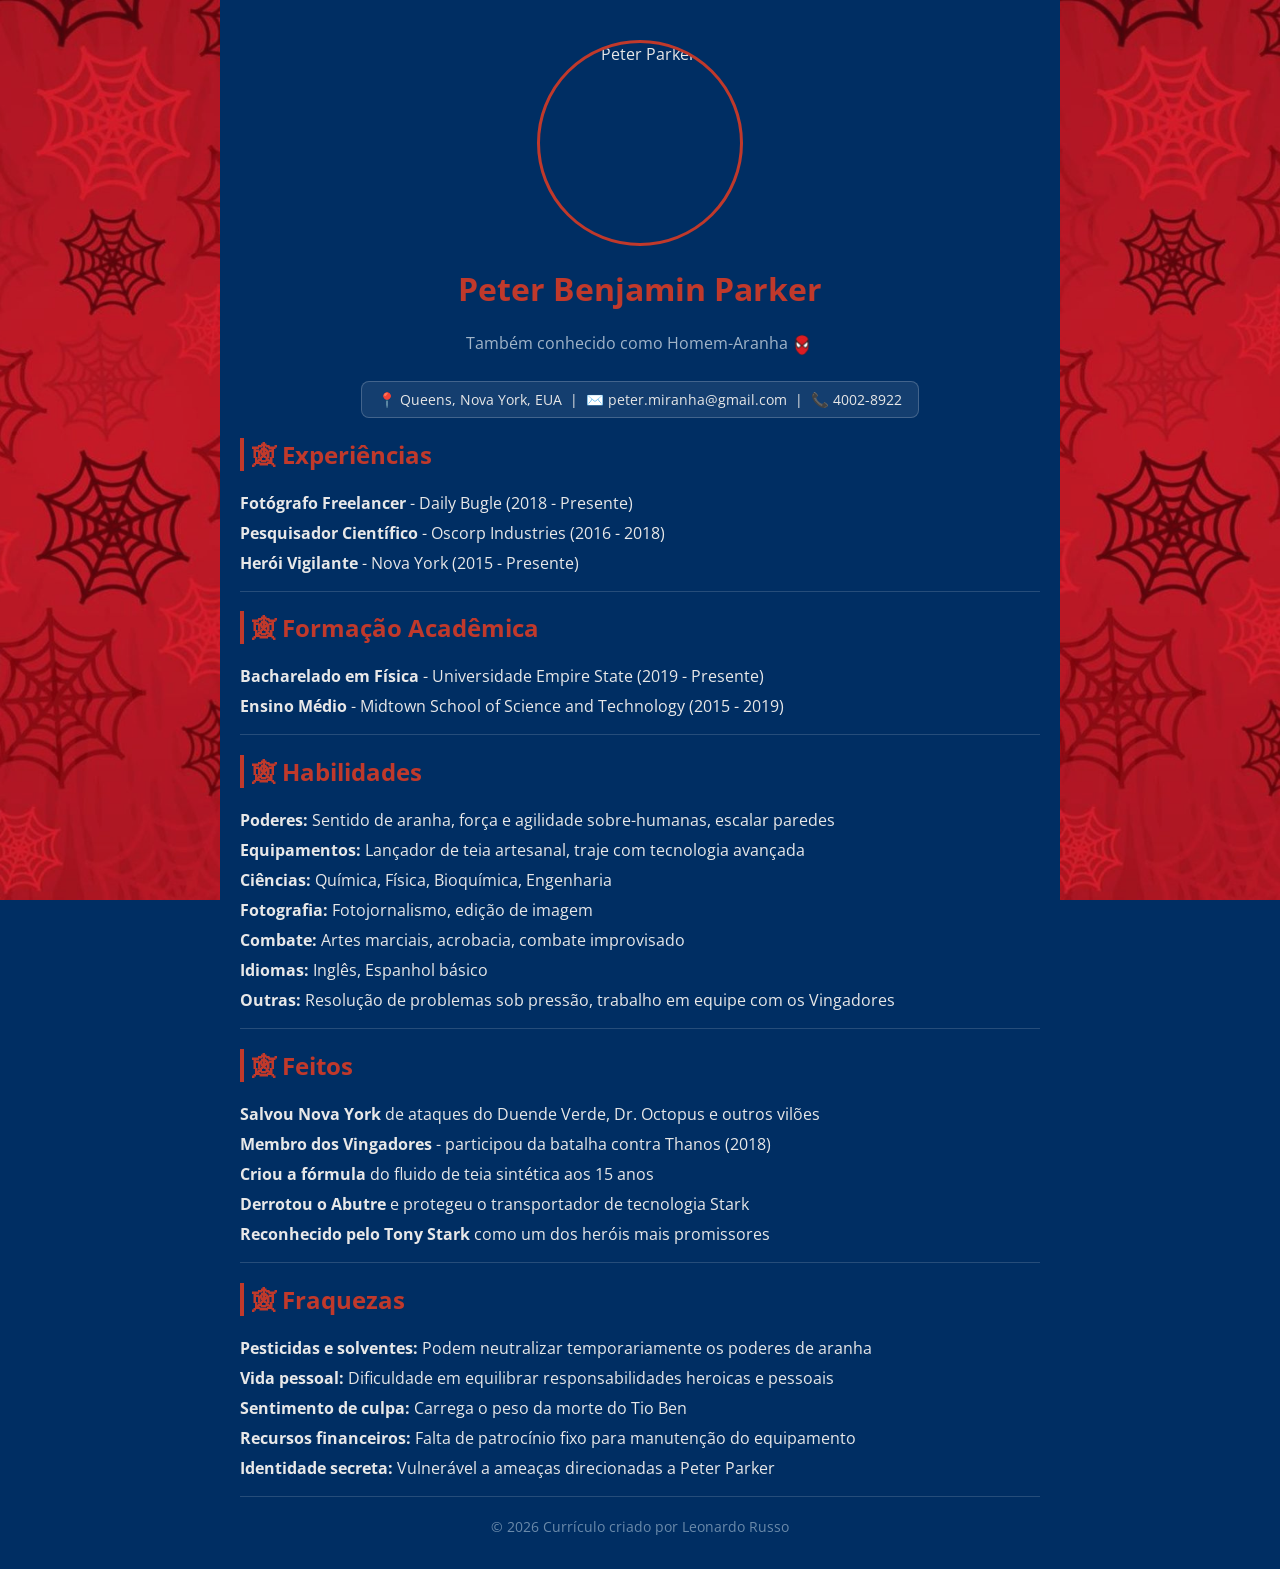
==== cv-homem-aranha/curriculo.html @ cfbf5055 "feat: adiciona curriculo do Homem-Aranha com imagens locais e tema escuro" ====
<!DOCTYPE html>
<html lang="pt-br">

<head>
    <meta charset="UTF-8">
    <meta name="viewport" content="width=device-width, initial-scale=1.0">
    <title>Currículo Peter Parker</title>
    <link rel="icon" type="image/png" href="imagens/miranha.png">
    <link href="https://fonts.googleapis.com/css2?family=Open+Sans:wght@400;600&display=swap" rel="stylesheet">
    <style>
        body {
            font-family: 'Open Sans', sans-serif;
            background-color: #002E63;
            margin: 0;
            padding: 20px;
            color: #e8e8e8;
        }

        ul {
            list-style: none;
            padding: 0;
        }

        .informacoes-pessoais > img {
            border-radius: 50%;
            margin-top: 20px;
            border: 3px solid #c0392b;
            display: block;
            margin-left: auto;
            margin-right: auto;
        }

        .informacoes-pessoais {
            text-align: center;
        }

        .informacoes-pessoais-detalhes {
            display: inline-block;
            text-align: left;
            margin-top: 10px;
            margin-left: 50px;
        }

        .topicos-principais {
            display: block;
            text-align: left;
            max-width: 800px;
            margin: 20px auto;
        }

        .topicos-principais h2 {
            color: #c0392b;
            border-left: 4px solid #c0392b;
            padding-left: 8px;
        }

        .topicos-principais hr {
            border: none;
            border-top: 1px solid rgba(255, 255, 255, 0.15);
            margin: 14px 0;
        }

        .topicos-principais ul li {
            margin-bottom: 6px;
            line-height: 1.5;
        }

        .topicos-principais ul li:hover {
            color: #c0392b;
            transition: color 0.2s;
        }

        .informacoes-pessoais h1 {
            color: #c0392b;
        }

        .informacoes-pessoais h3 {
            font-weight: normal;
            color: #a0b4c8;
            font-size: 1rem;
        }

        .informacoes-pessoais .contatos-info {
            display: inline-block;
            background-color: rgba(255, 255, 255, 0.08);
            border: 1px solid rgba(255, 255, 255, 0.2);
            border-radius: 8px;
            padding: 8px 16px;
            margin-top: 8px;
            font-size: 0.9rem;
            color: #e8e8e8;
        }

        footer p {
            color: #6a8aaa;
            font-size: 0.85rem;
        }

        .spiderman-lateral {
            position: fixed;
            top: 0;
            height: 100vh;
            width: 220px;
            opacity: 0.9;
            object-fit: cover;
            z-index: -1;
        }

        .spiderman-esquerda {
            left: 0;
        }

        .spiderman-direita {
            right: 0;
        }
    </style>
</head>

<body>
    <img src="imagens/spiderman.jpeg" alt="Homem-Aranha" class="spiderman-lateral spiderman-esquerda">
    <img src="imagens/spiderman.jpeg" alt="Homem-Aranha" class="spiderman-lateral spiderman-direita">
    <main>
        <div class="informacoes-pessoais">
            <img src="https://media1.tenor.com/m/ASqf9UFYc8UAAAAC/sad-lonely.gif" alt="Peter Parker" height="200px"
                width="200px">
            <h1>Peter Benjamin Parker</h1>
            <h3>Também conhecido como Homem-Aranha <img src="imagens/miranha.png" alt="Homem-Aranha" height="24px" style="display: inline; vertical-align: middle; margin-left: -2px; border-radius: 0; margin-top: 0; border: none;"></h3>
            <div class="contatos-info">
                📍 Queens, Nova York, EUA &nbsp;|&nbsp; ✉️ peter.miranha@gmail.com &nbsp;|&nbsp; 📞 4002-8922
            </div>
        </div>
        <div class="topicos-principais">
            <h2>🕸 Experiências</h2>
            <ul>
                <li><strong>Fotógrafo Freelancer</strong> - Daily Bugle (2018 - Presente)</li>
                <li><strong>Pesquisador Científico</strong> - Oscorp Industries (2016 - 2018)</li>
                <li><strong>Herói Vigilante</strong> - Nova York (2015 - Presente)</li>
            </ul>
            <hr>
            <h2>🕸 Formação Acadêmica</h2>
            <ul>
                <li><strong>Bacharelado em Física</strong> - Universidade Empire State (2019 - Presente)</li>
                <li><strong>Ensino Médio</strong> - Midtown School of Science and Technology (2015 - 2019)</li>
            </ul>
            <hr>

            <h2>🕸 Habilidades</h2>
            <ul>
                <li><strong>Poderes:</strong> Sentido de aranha, força e agilidade sobre-humanas, escalar paredes</li>
                <li><strong>Equipamentos:</strong> Lançador de teia artesanal, traje com tecnologia avançada</li>
                <li><strong>Ciências:</strong> Química, Física, Bioquímica, Engenharia</li>
                <li><strong>Fotografia:</strong> Fotojornalismo, edição de imagem</li>
                <li><strong>Combate:</strong> Artes marciais, acrobacia, combate improvisado</li>
                <li><strong>Idiomas:</strong> Inglês, Espanhol básico</li>
                <li><strong>Outras:</strong> Resolução de problemas sob pressão, trabalho em equipe com os Vingadores</li>
            </ul>
            <hr>

            <h2>🕸 Feitos</h2>
            <ul>
                <li><strong>Salvou Nova York</strong> de ataques do Duende Verde, Dr. Octopus e outros vilões</li>
                <li><strong>Membro dos Vingadores</strong> - participou da batalha contra Thanos (2018)</li>
                <li><strong>Criou a fórmula</strong> do fluido de teia sintética aos 15 anos</li>
                <li><strong>Derrotou o Abutre</strong> e protegeu o transportador de tecnologia Stark</li>
                <li><strong>Reconhecido pelo Tony Stark</strong> como um dos heróis mais promissores</li>
            </ul>
            <hr>

            <h2>🕸 Fraquezas</h2>
            <ul>
                <li><strong>Pesticidas e solventes:</strong> Podem neutralizar temporariamente os poderes de aranha</li>
                <li><strong>Vida pessoal:</strong> Dificuldade em equilibrar responsabilidades heroicas e pessoais</li>
                <li><strong>Sentimento de culpa:</strong> Carrega o peso da morte do Tio Ben</li>
                <li><strong>Recursos financeiros:</strong> Falta de patrocínio fixo para manutenção do equipamento</li>
                <li><strong>Identidade secreta:</strong> Vulnerável a ameaças direcionadas a Peter Parker</li>
            </ul>
            <hr>
        </div>
    </main>
    <footer>
        <p style="text-align: center;">&copy; 2026 Currículo criado por Leonardo Russo</p>
    </footer>
</body>

</html>
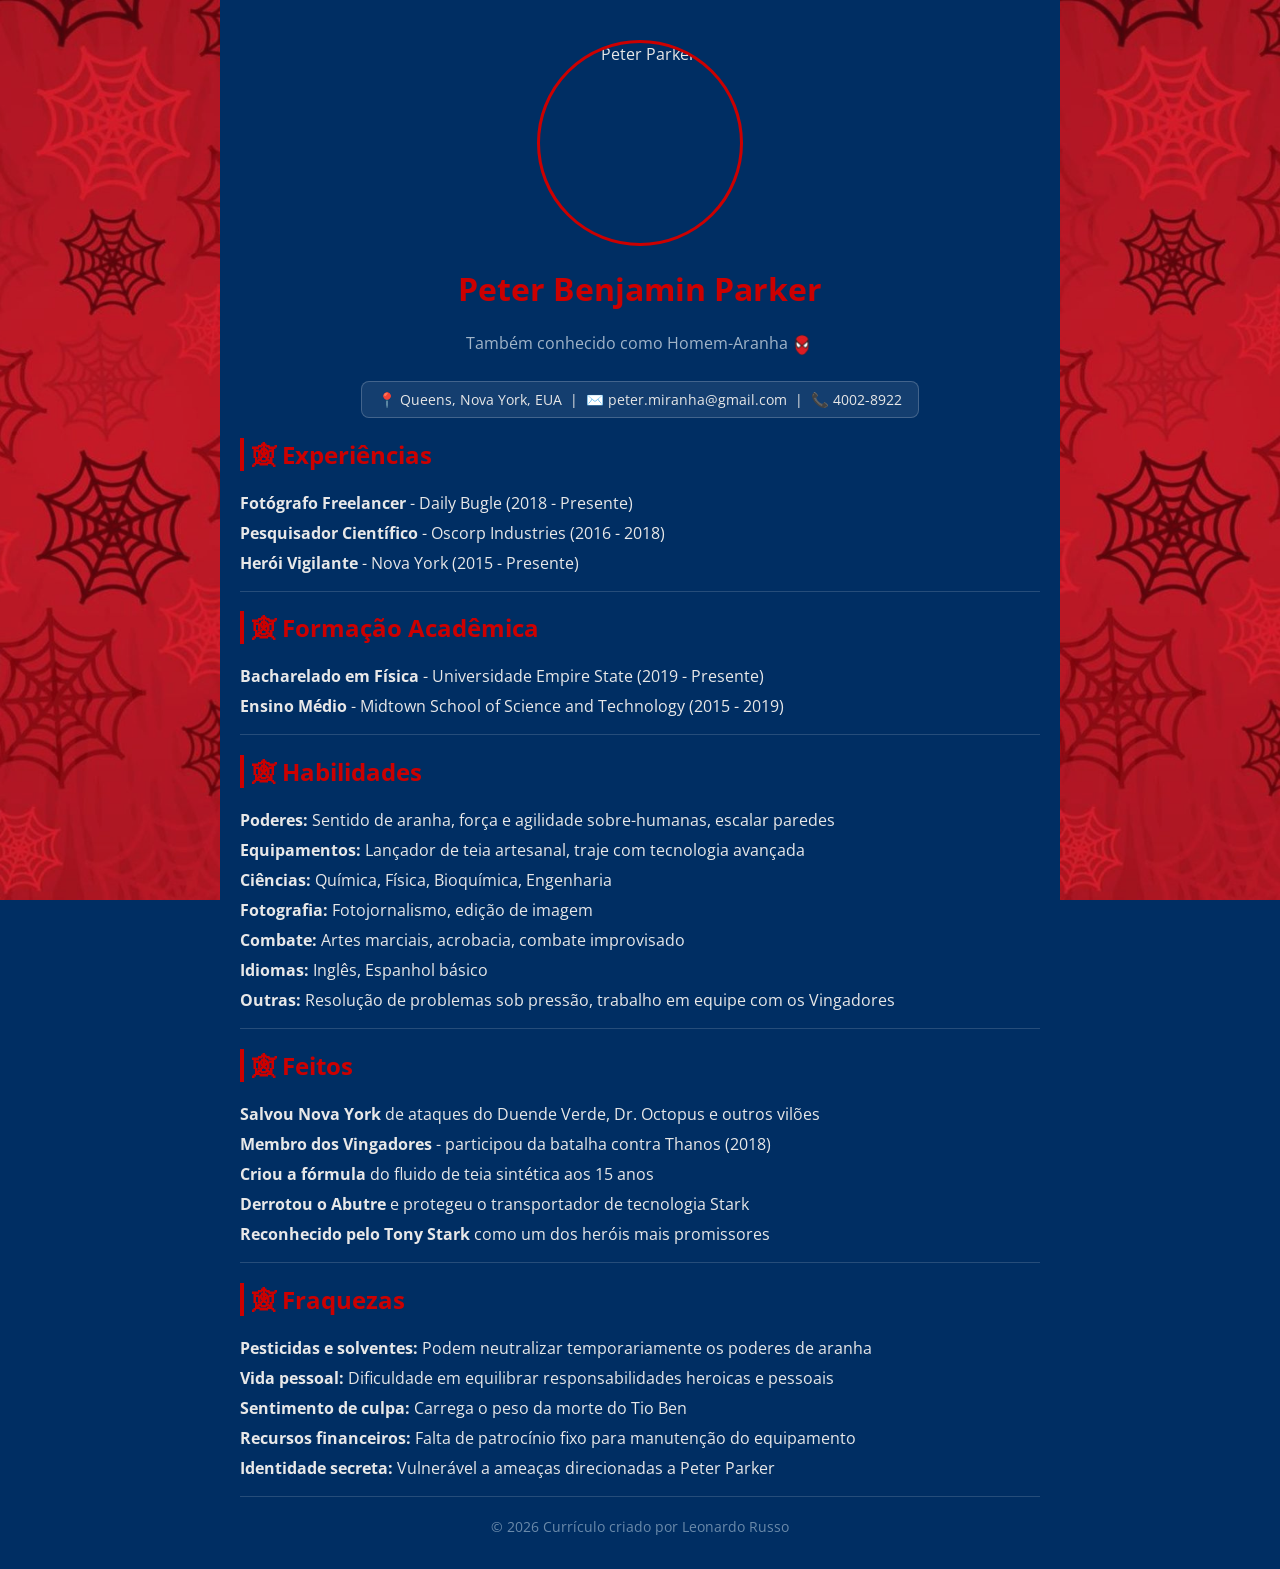
==== commit 6829fed7: "feat: Troca de cor das letras" ====
--- a/cv-homem-aranha/curriculo.html
+++ b/cv-homem-aranha/curriculo.html
@@ -24,7 +24,7 @@
         .informacoes-pessoais > img {
             border-radius: 50%;
             margin-top: 20px;
-            border: 3px solid #c0392b;
+            border: 3px solid #cc0000;
             display: block;
             margin-left: auto;
             margin-right: auto;
@@ -49,8 +49,8 @@
         }
 
         .topicos-principais h2 {
-            color: #c0392b;
-            border-left: 4px solid #c0392b;
+            color: #cc0000;
+            border-left: 4px solid #cc0000;
             padding-left: 8px;
         }
 
@@ -66,12 +66,12 @@
         }
 
         .topicos-principais ul li:hover {
-            color: #c0392b;
+            color: #cc0000;
             transition: color 0.2s;
         }
 
         .informacoes-pessoais h1 {
-            color: #c0392b;
+            color: #cc0000;
         }
 
         .informacoes-pessoais h3 {
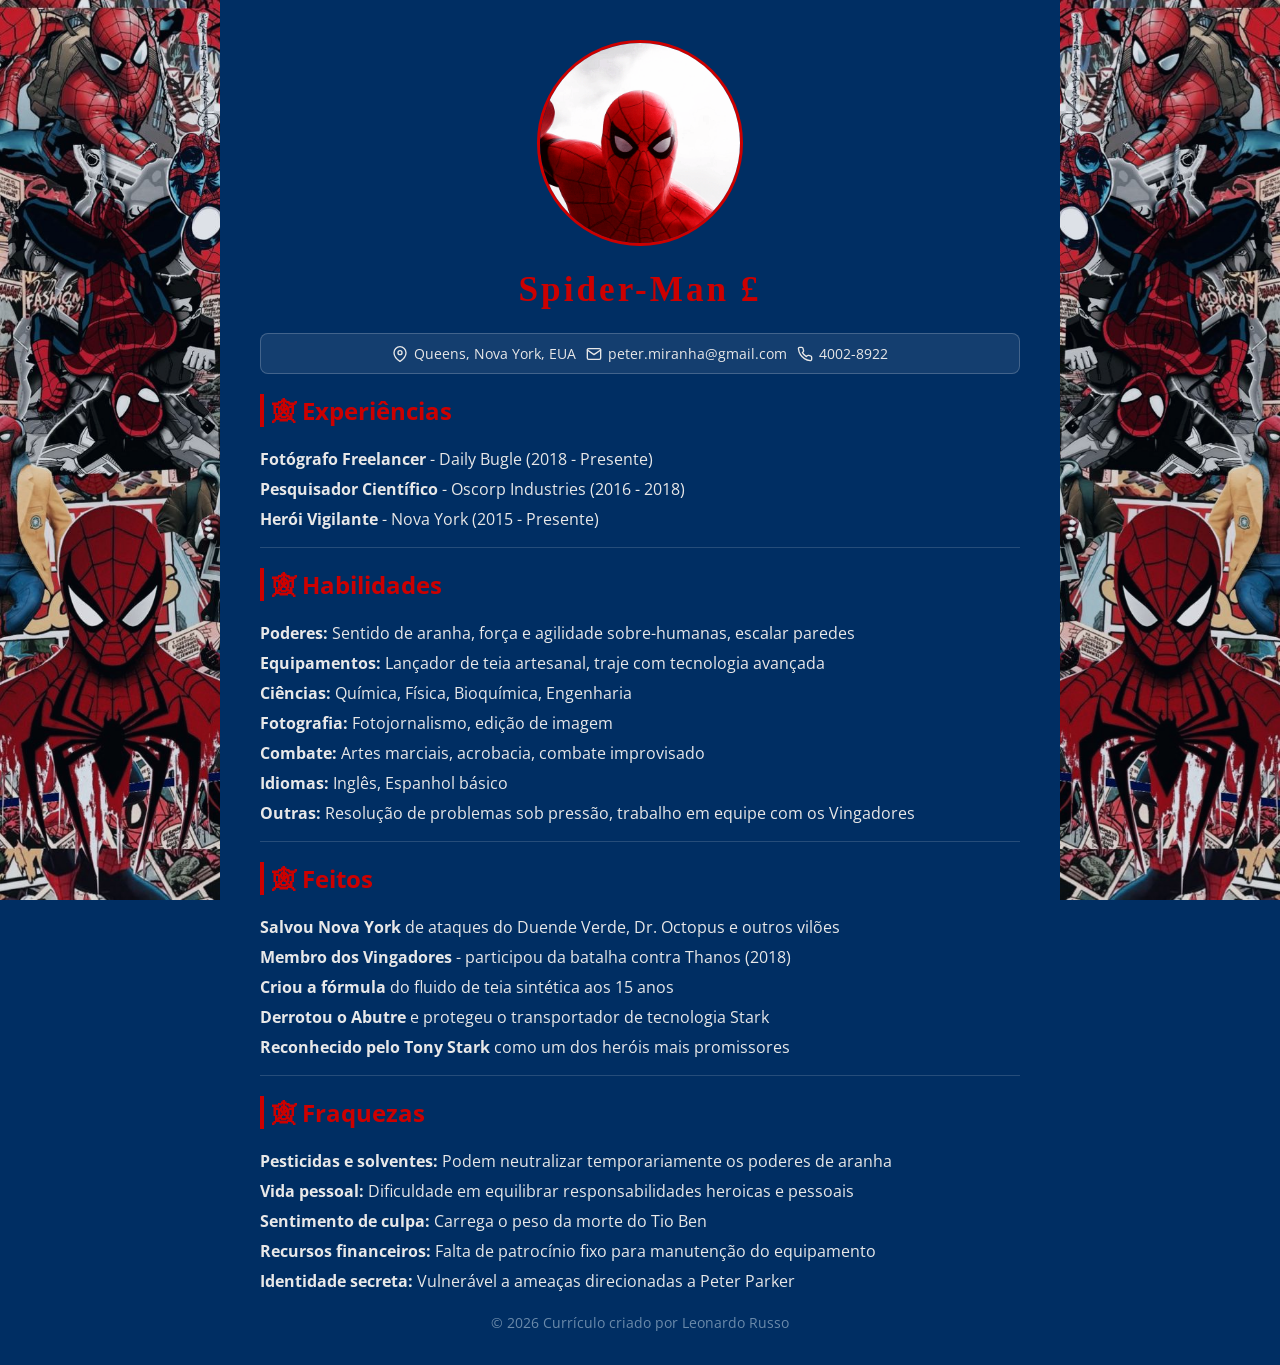
==== commit 75c1bf76: "Ajustes" ====
--- a/cv-homem-aranha/curriculo.html
+++ b/cv-homem-aranha/curriculo.html
@@ -4,143 +4,44 @@
 <head>
     <meta charset="UTF-8">
     <meta name="viewport" content="width=device-width, initial-scale=1.0">
+    <meta name="description" content="Currículo de Peter Benjamin Parker, também conhecido como Homem-Aranha — fotógrafo, cientista e herói de Nova York.">
     <title>Currículo Peter Parker</title>
     <link rel="icon" type="image/png" href="imagens/miranha.png">
     <link href="https://fonts.googleapis.com/css2?family=Open+Sans:wght@400;600&display=swap" rel="stylesheet">
-    <style>
-        body {
-            font-family: 'Open Sans', sans-serif;
-            background-color: #002E63;
-            margin: 0;
-            padding: 20px;
-            color: #e8e8e8;
-        }
-
-        ul {
-            list-style: none;
-            padding: 0;
-        }
-
-        .informacoes-pessoais > img {
-            border-radius: 50%;
-            margin-top: 20px;
-            border: 3px solid #cc0000;
-            display: block;
-            margin-left: auto;
-            margin-right: auto;
-        }
-
-        .informacoes-pessoais {
-            text-align: center;
-        }
-
-        .informacoes-pessoais-detalhes {
-            display: inline-block;
-            text-align: left;
-            margin-top: 10px;
-            margin-left: 50px;
-        }
-
-        .topicos-principais {
-            display: block;
-            text-align: left;
-            max-width: 800px;
-            margin: 20px auto;
-        }
-
-        .topicos-principais h2 {
-            color: #cc0000;
-            border-left: 4px solid #cc0000;
-            padding-left: 8px;
-        }
-
-        .topicos-principais hr {
-            border: none;
-            border-top: 1px solid rgba(255, 255, 255, 0.15);
-            margin: 14px 0;
-        }
-
-        .topicos-principais ul li {
-            margin-bottom: 6px;
-            line-height: 1.5;
-        }
-
-        .topicos-principais ul li:hover {
-            color: #cc0000;
-            transition: color 0.2s;
-        }
-
-        .informacoes-pessoais h1 {
-            color: #cc0000;
-        }
-
-        .informacoes-pessoais h3 {
-            font-weight: normal;
-            color: #a0b4c8;
-            font-size: 1rem;
-        }
-
-        .informacoes-pessoais .contatos-info {
-            display: inline-block;
-            background-color: rgba(255, 255, 255, 0.08);
-            border: 1px solid rgba(255, 255, 255, 0.2);
-            border-radius: 8px;
-            padding: 8px 16px;
-            margin-top: 8px;
-            font-size: 0.9rem;
-            color: #e8e8e8;
-        }
-
-        footer p {
-            color: #6a8aaa;
-            font-size: 0.85rem;
-        }
-
-        .spiderman-lateral {
-            position: fixed;
-            top: 0;
-            height: 100vh;
-            width: 220px;
-            opacity: 0.9;
-            object-fit: cover;
-            z-index: -1;
-        }
-
-        .spiderman-esquerda {
-            left: 0;
-        }
-
-        .spiderman-direita {
-            right: 0;
-        }
-    </style>
+    <link rel="stylesheet" href="style.css">
 </head>
 
 <body>
-    <img src="imagens/spiderman.jpeg" alt="Homem-Aranha" class="spiderman-lateral spiderman-esquerda">
-    <img src="imagens/spiderman.jpeg" alt="Homem-Aranha" class="spiderman-lateral spiderman-direita">
-    <main>
+    <img src="imagens/spiderman.jpeg" alt="" class="spiderman-lateral spiderman-esquerda">
+    <img src="imagens/spiderman.jpeg" alt="" class="spiderman-lateral spiderman-direita">
+    <main role="main" aria-label="Currículo de Peter Parker">
         <div class="informacoes-pessoais">
-            <img src="https://media1.tenor.com/m/ASqf9UFYc8UAAAAC/sad-lonely.gif" alt="Peter Parker" height="200px"
-                width="200px">
-            <h1>Peter Benjamin Parker</h1>
-            <h3>Também conhecido como Homem-Aranha <img src="imagens/miranha.png" alt="Homem-Aranha" height="24px" style="display: inline; vertical-align: middle; margin-left: -2px; border-radius: 0; margin-top: 0; border: none;"></h3>
-            <div class="contatos-info">
-                📍 Queens, Nova York, EUA &nbsp;|&nbsp; ✉️ peter.miranha@gmail.com &nbsp;|&nbsp; 📞 4002-8922
+            <div class="foto-holder">
+                <img src="imagens/miranha.gif" alt="Peter Parker" id="foto-perfil">
+                <canvas id="foto-canvas"></canvas>
+            </div>
+            <h1>Spider-Man £</h1>
+            <div class="contatos-info" role="list" aria-label="Informações de contato">
+                <span class="contato-item" role="listitem">
+                    <svg xmlns="http://www.w3.org/2000/svg" width="16" height="16" viewBox="0 0 24 24" fill="none" stroke="currentColor" stroke-width="2" stroke-linecap="round" stroke-linejoin="round" aria-hidden="true"><path d="M21 10c0 7-9 13-9 13S3 17 3 10a9 9 0 0 1 18 0z"/><circle cx="12" cy="10" r="3"/></svg>
+                    Queens, Nova York, EUA
+                </span>
+                <span class="contato-item" role="listitem">
+                    <svg xmlns="http://www.w3.org/2000/svg" width="16" height="16" viewBox="0 0 24 24" fill="none" stroke="currentColor" stroke-width="2" stroke-linecap="round" stroke-linejoin="round" aria-hidden="true"><path d="M4 4h16c1.1 0 2 .9 2 2v12c0 1.1-.9 2-2 2H4c-1.1 0-2-.9-2-2V6c0-1.1.9-2 2-2z"/><polyline points="22,6 12,13 2,6"/></svg>
+                    <a href="mailto:peter.miranha@gmail.com">peter.miranha@gmail.com</a>
+                </span>
+                <span class="contato-item" role="listitem">
+                    <svg xmlns="http://www.w3.org/2000/svg" width="16" height="16" viewBox="0 0 24 24" fill="none" stroke="currentColor" stroke-width="2" stroke-linecap="round" stroke-linejoin="round" aria-hidden="true"><path d="M22 16.92v3a2 2 0 0 1-2.18 2 19.79 19.79 0 0 1-8.63-3.07 19.5 19.5 0 0 1-6-6 19.79 19.79 0 0 1-3.07-8.67A2 2 0 0 1 4.11 2h3a2 2 0 0 1 2 1.72c.127.96.361 1.903.7 2.81a2 2 0 0 1-.45 2.11L8.09 9.91a16 16 0 0 0 6 6l1.27-1.27a2 2 0 0 1 2.11-.45c.907.339 1.85.573 2.81.7A2 2 0 0 1 22 16.92z"/></svg>
+                    <a href="tel:4002-8922">4002-8922</a>
+                </span>
             </div>
         </div>
-        <div class="topicos-principais">
+        <section class="topicos-principais">
             <h2>🕸 Experiências</h2>
             <ul>
                 <li><strong>Fotógrafo Freelancer</strong> - Daily Bugle (2018 - Presente)</li>
                 <li><strong>Pesquisador Científico</strong> - Oscorp Industries (2016 - 2018)</li>
                 <li><strong>Herói Vigilante</strong> - Nova York (2015 - Presente)</li>
-            </ul>
-            <hr>
-            <h2>🕸 Formação Acadêmica</h2>
-            <ul>
-                <li><strong>Bacharelado em Física</strong> - Universidade Empire State (2019 - Presente)</li>
-                <li><strong>Ensino Médio</strong> - Midtown School of Science and Technology (2015 - 2019)</li>
             </ul>
             <hr>
 
@@ -174,12 +75,42 @@
                 <li><strong>Recursos financeiros:</strong> Falta de patrocínio fixo para manutenção do equipamento</li>
                 <li><strong>Identidade secreta:</strong> Vulnerável a ameaças direcionadas a Peter Parker</li>
             </ul>
-            <hr>
-        </div>
+        </section>
     </main>
     <footer>
-        <p style="text-align: center;">&copy; 2026 Currículo criado por Leonardo Russo</p>
+        <p>&copy; 2026 Currículo criado por Leonardo Russo</p>
     </footer>
+    <script>
+        window.addEventListener('load', function () {
+            const img = document.getElementById('foto-perfil');
+            const canvas = document.getElementById('foto-canvas');
+            const ctx = canvas.getContext('2d');
+            canvas.width = 200;
+            canvas.height = 200;
+
+            function congelar() {
+                ctx.drawImage(img, 0, 0, 200, 200);
+                canvas.style.display = 'block';
+                img.style.display = 'none';
+            }
+
+            if (img.complete && img.naturalWidth > 0) {
+                congelar();
+            } else {
+                img.addEventListener('load', congelar);
+            }
+
+            canvas.addEventListener('mouseenter', function () {
+                canvas.style.display = 'none';
+                img.src = 'imagens/miranha.gif?' + Date.now();
+                img.style.display = 'block';
+            });
+
+            img.addEventListener('mouseleave', function () {
+                setTimeout(congelar, 50);
+            });
+        });
+    </script>
 </body>
 
 </html>
--- a/cv-homem-aranha/style.css
+++ b/cv-homem-aranha/style.css
@@ -0,0 +1,190 @@
+@font-face {
+    font-family: 'AmazingSpiderMan';
+    src: url('the_amazing_spider_man/The Amazing Spider-Man.ttf') format('truetype');
+    font-weight: normal;
+    font-style: normal;
+}
+
+body {
+    font-family: 'Open Sans', sans-serif;
+    background-color: #002E63;
+    margin: 0;
+    padding: 20px;
+    color: #e8e8e8;
+}
+
+ul {
+    list-style: none;
+    padding: 0;
+}
+
+.foto-holder {
+    position: relative;
+    width: 200px;
+    height: 200px;
+    margin: 20px auto 0;
+    border-radius: 50%;
+    border: 3px solid #cc0000;
+    overflow: hidden;
+    cursor: pointer;
+}
+
+.foto-holder img,
+.foto-holder canvas {
+    position: absolute;
+    top: 0;
+    left: 0;
+    width: 200px;
+    height: 200px;
+    border-radius: 0;
+    border: none;
+    object-fit: cover;
+}
+
+.informacoes-pessoais {
+    text-align: center;
+    animation: fadeInUp 0.5s ease both;
+}
+
+.informacoes-pessoais-detalhes {
+    display: inline-block;
+    text-align: left;
+    margin-top: 10px;
+    margin-left: 50px;
+}
+
+.topicos-principais {
+    display: block;
+    text-align: left;
+    max-width: 800px;
+    margin: 20px auto;
+    animation: fadeInUp 0.5s ease 0.2s both;
+}
+
+.topicos-principais h2 {
+    color: #cc0000;
+    border-left: 4px solid #cc0000;
+    padding-left: 8px;
+}
+
+.topicos-principais hr {
+    border: none;
+    border-top: 1px solid rgba(255, 255, 255, 0.15);
+    margin: 14px 0;
+}
+
+.topicos-principais ul li {
+    margin-bottom: 6px;
+    line-height: 1.5;
+}
+
+.topicos-principais ul li:hover {
+    color: #cc0000;
+    transition: color 0.2s;
+}
+
+.informacoes-pessoais h1 {
+    font-family: 'AmazingSpiderMan', cursive;
+    color: #cc0000;
+    letter-spacing: 3px;
+    font-size: 2.2rem;
+}
+
+.informacoes-pessoais h3 {
+    font-weight: normal;
+    color: #c8daec;
+    font-size: 1rem;
+}
+
+.informacoes-pessoais .contatos-info {
+    display: flex;
+    flex-wrap: wrap;
+    justify-content: center;
+    gap: 10px;
+    background-color: rgba(255, 255, 255, 0.08);
+    border: 1px solid rgba(255, 255, 255, 0.2);
+    border-radius: 8px;
+    padding: 10px 16px;
+    margin-top: 8px;
+    font-size: 0.9rem;
+    color: #e8e8e8;
+}
+
+.contato-item {
+    display: flex;
+    align-items: center;
+    gap: 6px;
+    white-space: nowrap;
+}
+
+.contato-item svg {
+    flex-shrink: 0;
+}
+
+.contato-item a {
+    color: inherit;
+    text-decoration: none;
+}
+
+.contato-item a:hover {
+    color: #cc0000;
+    text-decoration: underline;
+}
+
+footer {
+    text-align: center;
+}
+
+footer p {
+    color: #6a8aaa;
+    font-size: 0.85rem;
+}
+
+.spiderman-lateral {
+    position: fixed;
+    top: 0;
+    height: 100vh;
+    width: 220px;
+    opacity: 0.9;
+    object-fit: cover;
+    z-index: -1;
+}
+
+.spiderman-esquerda {
+    left: 0;
+}
+
+.spiderman-direita {
+    right: 0;
+    transform: scaleX(-1);
+}
+
+main {
+    padding: 0 240px;
+}
+
+@keyframes fadeInUp {
+    from { opacity: 0; transform: translateY(18px); }
+    to   { opacity: 1; transform: translateY(0); }
+}
+
+@media (max-width: 1100px) {
+    .spiderman-lateral { width: 140px; }
+    main { padding: 0 160px; }
+}
+
+@media (max-width: 768px) {
+    .spiderman-lateral { display: none; }
+    main { padding: 0; }
+    body { padding: 12px; }
+    .foto-holder { width: 140px; height: 140px; }
+    .foto-holder img, .foto-holder canvas { width: 140px; height: 140px; }
+    .informacoes-pessoais h1 { font-size: 1.4rem; }
+    .informacoes-pessoais .contatos-info { flex-direction: column; align-items: center; }
+    .contato-item { white-space: normal; }
+}
+
+@media (max-width: 480px) {
+    .topicos-principais h2 { font-size: 1.1rem; }
+    .topicos-principais ul li { font-size: 0.9rem; }
+}
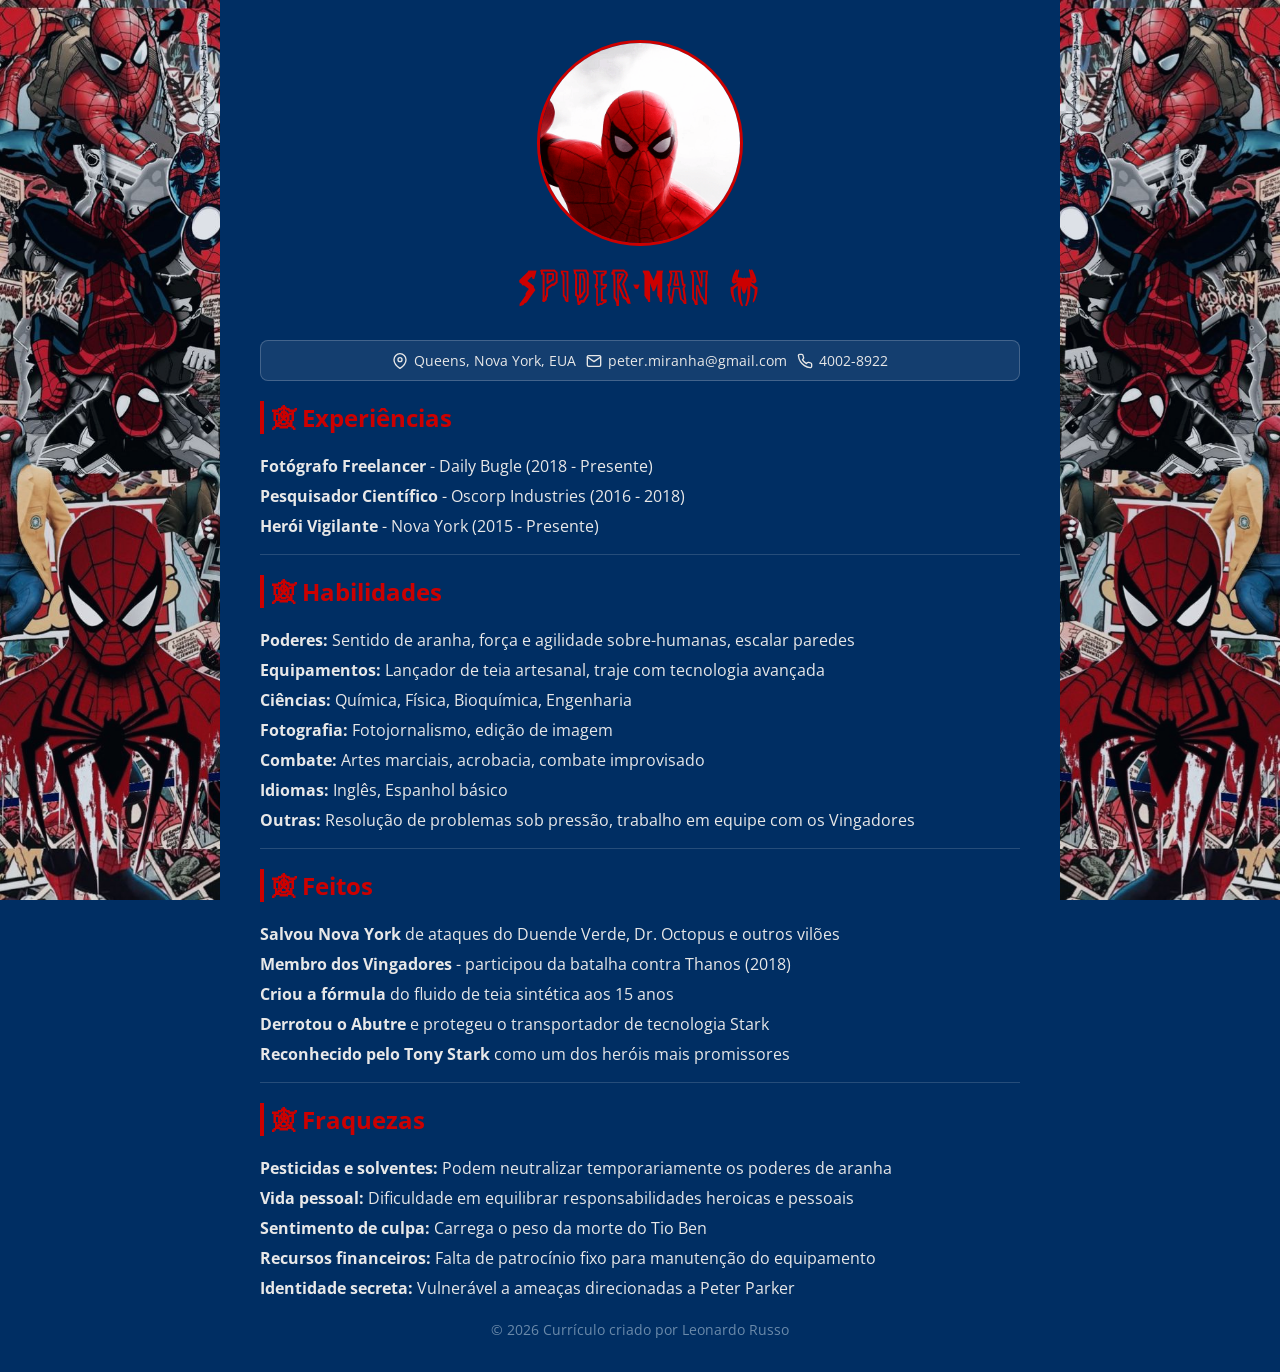
==== commit 9d6ee448: "Ajustes" ====
--- a/cv-homem-aranha/curriculo.html
+++ b/cv-homem-aranha/curriculo.html
@@ -6,7 +6,6 @@
     <meta name="viewport" content="width=device-width, initial-scale=1.0">
     <meta name="description" content="Currículo de Peter Benjamin Parker, também conhecido como Homem-Aranha — fotógrafo, cientista e herói de Nova York.">
     <title>Currículo Peter Parker</title>
-    <link rel="icon" type="image/png" href="imagens/miranha.png">
     <link href="https://fonts.googleapis.com/css2?family=Open+Sans:wght@400;600&display=swap" rel="stylesheet">
     <link rel="stylesheet" href="style.css">
 </head>
--- a/cv-homem-aranha/style.css
+++ b/cv-homem-aranha/style.css
@@ -1,6 +1,6 @@
 @font-face {
     font-family: 'AmazingSpiderMan';
-    src: url('the_amazing_spider_man/The Amazing Spider-Man.ttf') format('truetype');
+    src: url('fonts/the_amazing_spider_man/The Amazing Spider-Man.ttf') format('truetype');
     font-weight: normal;
     font-style: normal;
 }
